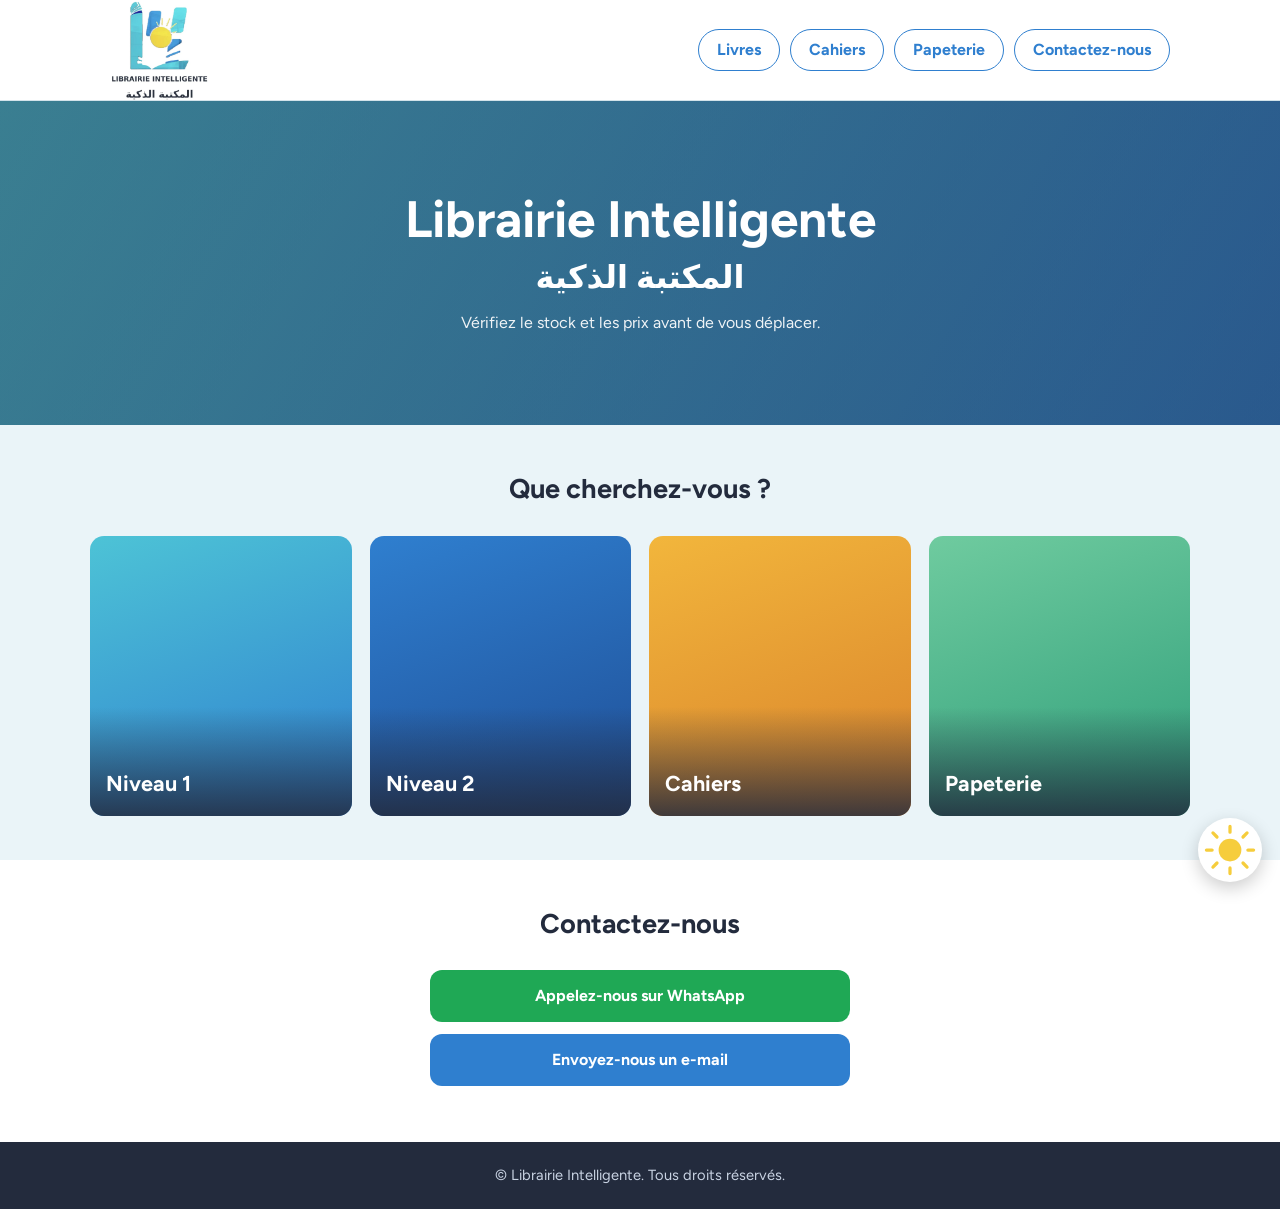
==== src/views/index.html @ 3fe8be8b "Major change" ====
<!DOCTYPE html>
<html lang="fr">
<head>
  <meta charset="UTF-8">
  <meta name="viewport" content="width=device-width, initial-scale=1">
  <title>Librairie Intelligente | Accueil</title>
  <link href="https://fonts.googleapis.com/css2?family=Figtree:wght@400;700;800&display=swap" rel="stylesheet">
  <link rel="shortcut icon" href="../images/logo.png" type="image/x-icon">
  <link rel="stylesheet" href="../css/style.css">
</head>
<body>

  <!-- ===== BARRE DE NAVIGATION (identique sur toutes les pages) ===== -->
  <header class="nav">
    <div class="wrap">
      <a href="index.html" aria-label="Accueil"><img src="../images/logo.png" alt="Librairie Intelligente"></a>
      <nav aria-label="Navigation principale">
        <ul>
          <li><a href="index.html#niveaux">Livres</a></li>
          <li><a href="cahiers.html">Cahiers</a></li>
          <li><a href="papertie.html">Papeterie</a></li>
          <li><a href="#contact">Contactez-nous</a></li>
        </ul>
      </nav>
    </div>
  </header>

  <!-- ===== HERO : image du site + nom de la librairie ===== -->
  <section class="hero">
    <h1>Librairie Intelligente</h1>
    <div class="ar" lang="ar" dir="rtl">المكتبة الذكية</div>
    <p>Vérifiez le stock et les prix avant de vous déplacer.</p>
  </section>

  <main>
    <!-- ===== CARTES : chaque carte mène à une autre page ===== -->
    <section class="section wrap" id="niveaux">
      <h2>Que cherchez-vous ?</h2>
      <div class="levels">
        <a class="level" href="niveau1.html"><img src="../images/niveau1.png" alt="" onerror="this.remove()"><span>Niveau 1</span></a>
        <!-- niveau2.html et cahiers.html : pages à créer plus tard sur le même modèle que niveau1.html -->
        <a class="level" href="niveau2.html"><img src="../images/niveau2.png" alt="" onerror="this.remove()"><span>Niveau 2</span></a>
        <a class="level" href="cahiers.html"><img src="../images/cahiers.png" alt="" onerror="this.remove()"><span>Cahiers</span></a>
        <a class="level" href="cahiers.html"><img src="../images/papeterie.png" alt="" onerror="this.remove()"><span>Papeterie</span></a>
      </div>
    </section>

    <!-- ===== CONTACT ===== -->
    <section class="section contact" id="contact">
      <div class="wrap">
        <h2>Contactez-nous</h2>
        <!-- TODO : remplacer le numéro (format international, sans + ni espaces) et l'e-mail -->
        <a class="btn wa" href="https://wa.me/212600000000" target="_blank" rel="noopener">Appelez-nous sur WhatsApp</a>
        <a class="btn mail" href="mailto:contact@librairie-intelligente.ma">Envoyez-nous un e-mail</a>
      </div>
    </section>
  </main>

  <!-- ===== PIED DE PAGE (identique sur toutes les pages) ===== -->
  <footer class="footer">&copy; Librairie Intelligente. Tous droits réservés.</footer>

  <!-- Le chatbot (icône soleil + fenêtre) est créé par main.js -->
  <script src="../js/main.js"></script>
</body>
</html>
---- src/css/style.css ----
/* =====================================================
   Librairie Intelligente - feuille de style commune
   Sommaire : 1 Variables | 2 Base | 3 Barre de navigation
   4 Hero | 5 Sections et cartes de niveaux | 6 Page niveau
   (filtres + livres) | 7 Contact | 8 Pied de page | 9 Chatbot
   ===================================================== */

/* ---------- 1. Variables (couleurs tirées du logo) ---------- */
:root{
  --turq:#4DC3D6;      /* turquoise du logo */
  --blue:#2F7FCF;      /* bleu du logo */
  --sun:#F6CD3C;       /* jaune du soleil */
  --ink:#232B3D;       /* texte (bleu nuit du logo) */
  --muted:#5B6578;
  --bg:#EAF4F8;        /* fond général de la page */
  --panel:#F8FCFD;     /* conteneur légèrement plus clair */
  --line:#D3E3EA;
  --green:#1E8E3E;     /* prix */
}

/* ---------- 2. Base ---------- */
*{box-sizing:border-box;margin:0}
body{font-family:'Figtree',system-ui,sans-serif;background:var(--bg);color:var(--ink);line-height:1.5}
a{color:inherit;text-decoration:none}
button,input,select{font:inherit;color:inherit}
:focus-visible{outline:3px solid var(--sun);outline-offset:2px}
.wrap{max-width:1100px;margin:0 auto;padding:0 20px}

/* ---------- 3. Barre de navigation (identique sur toutes les pages) ---------- */
.nav{background:#fff;position:sticky;top:0;z-index:10;box-shadow:0 1px 0 var(--line)}
.nav .wrap{display:flex;align-items:center;justify-content:space-between;flex-wrap:wrap;gap:8px;min-height:68px}
.nav img{height:100px;width:auto;display:block}
.nav ul{list-style:none;display:flex;gap:10px;padding:0}
.nav li a{display:block;padding:8px 18px;border:1.5px solid var(--blue);border-radius:99px;font-weight:700;color:var(--blue)}
.nav li a:hover,.nav li a.active{background:var(--blue);color:#fff}

/* ---------- 4. Hero (image du site + nom en haut) ---------- */
/* Pour changer l'image : remplacez images/hero.jpg */
.hero{
  background:linear-gradient(rgba(35,43,61,.45),rgba(35,43,61,.45)),
             url(../images/hero.jpg) center/cover,
             linear-gradient(120deg,var(--turq),var(--blue));
  color:#fff;text-align:center;padding:90px 20px}
.hero--small{padding:44px 20px}
.hero h1{font-size:clamp(1.9rem,6vw,3.2rem);line-height:1.15}
.hero .ar{font-size:clamp(1.3rem,4vw,2rem);font-weight:700;margin-top:4px}
.hero p{margin-top:10px;opacity:.92}

/* ---------- 5. Sections + cartes de niveaux (accueil) ---------- */
.section{padding:44px 0}
.section h2{text-align:center;font-size:1.7rem;margin-bottom:26px}
.levels{display:grid;grid-template-columns:repeat(auto-fit,minmax(210px,1fr));gap:18px}
.level{position:relative;height:280px;border-radius:14px;overflow:hidden;display:flex;align-items:flex-end;color:#fff;
  background:linear-gradient(160deg,var(--turq),var(--blue))}   /* visible si l'image manque */
.level:nth-child(2){background:linear-gradient(160deg,var(--blue),#1F4E96)}
.level:nth-child(3){background:linear-gradient(160deg,#F2B63C,#D9822B)}
.level:nth-child(4){background:linear-gradient(160deg,#6FCB9F,#2F9E7A)}
.level img{position:absolute;inset:0;width:100%;height:100%;object-fit:cover;transition:transform .3s}
.level:hover img{transform:scale(1.05)}
.level span{position:relative;width:100%;padding:60px 16px 16px;font-size:1.35rem;font-weight:700;
  background:linear-gradient(transparent,rgba(35,43,61,.85))}

/* ---------- 6. Page niveau : conteneur, filtres, livres ---------- */
.page-title{text-align:center;font-size:1.8rem;padding:34px 0 20px}
.panel{background:var(--panel);border:1px solid var(--line);border-radius:16px;padding:22px;margin-bottom:50px}
.tools{display:flex;flex-wrap:wrap;gap:12px;margin-bottom:22px}
.tools select,.tools input{padding:11px 14px;border:1.5px solid var(--line);border-radius:10px;background:#fff}
.search{flex:1;min-width:220px;display:flex;position:relative}
.search input{width:100%;padding-right:44px}
.search button{position:absolute;right:6px;top:50%;transform:translateY(-50%);background:none;border:0;padding:6px;cursor:pointer}
.books{display:grid;grid-template-columns:repeat(auto-fill,minmax(220px,1fr));gap:18px}
.book{background:#fff;border:1px solid var(--line);border-radius:12px;overflow:hidden}
.pic{position:relative;height:150px;background:linear-gradient(135deg,var(--c1,#4DC3D6),var(--c2,#2F7FCF))}
.pic img{position:absolute;inset:0;width:100%;height:100%;object-fit:cover}
.badge{position:absolute;top:8px;left:8px;background:#B42318;color:#fff;font-size:.8rem;font-weight:700;padding:2px 10px;border-radius:99px}
.info{display:grid;grid-template-columns:1fr auto;gap:4px 10px;padding:12px 14px}
.info h3{font-size:1rem;line-height:1.3}
.info .mat{font-size:.88rem;color:var(--muted);text-align:right}
.info .price{grid-column:2;text-align:right;font-size:1.35rem;font-weight:800;color:var(--green)}
/* couleur de l'image de secours selon la matière */
.book[data-m=math]{--c1:#4DC3D6;--c2:#2F7FCF}
.book[data-m=ar]{--c1:#6FCB9F;--c2:#2F9E7A}
.book[data-m=fr]{--c1:#8E7CE0;--c2:#5546B0}
.book[data-m=svt]{--c1:#9BD35A;--c2:#4C9A2A}
.book[data-m=ei]{--c1:#F2B63C;--c2:#D9822B}
.empty{grid-column:1/-1;text-align:center;color:var(--muted);padding:30px}

/* ---------- 7. Contact ---------- */
.contact{background:#fff;text-align:center}
.btn{display:block;max-width:420px;margin:12px auto;padding:14px;border-radius:12px;font-weight:700;color:#fff}
.btn.wa{background:#1FA855}
.btn.mail{background:var(--blue)}
.btn:hover{filter:brightness(.92)}

/* ---------- 8. Pied de page (même pied sur toutes les pages) ---------- */
.footer{background:var(--ink);color:#C9D3E3;text-align:center;padding:22px;font-size:.92rem}

/* ---------- 9. Chatbot (le HTML est créé par js/main.js) ---------- */
.sun-btn{position:fixed;right:18px;bottom:18px;z-index:30;width:64px;height:64px;border:0;border-radius:50%;background:#fff;box-shadow:0 6px 18px #0003;cursor:pointer;padding:6px}
.chat{position:fixed;right:18px;bottom:96px;z-index:30;width:min(340px,calc(100% - 36px));height:400px;background:#fff;border:1px solid var(--line);border-radius:14px;box-shadow:0 10px 30px #0003;display:none;flex-direction:column;overflow:hidden}
.chat.open{display:flex}
.chat-top{background:var(--blue);color:#fff;padding:12px 14px;font-weight:700}
.chat-log{flex:1;overflow:auto;padding:12px;display:flex;flex-direction:column;gap:8px;background:var(--panel)}
.msg{max-width:85%;padding:9px 12px;border-radius:12px;white-space:pre-wrap}
.msg.bot{background:#fff;border:1px solid var(--line);align-self:flex-start}
.msg.me{background:var(--blue);color:#fff;align-self:flex-end}
.chat form{display:flex;gap:8px;padding:10px;border-top:1px solid var(--line)}
.chat input{flex:1;padding:10px;border:1.5px solid var(--line);border-radius:10px}
.chat form button{background:var(--blue);color:#fff;border:0;border-radius:10px;padding:0 14px;cursor:pointer}

@media (prefers-reduced-motion:reduce){.level img{transition:none}}

/* ---------- 10. Couleurs de secours : catégories de papeterie ---------- */
.book[data-m=cahiers]{--c1:#6FCB9F;--c2:#2F9E7A}
.book[data-m=stylos]{--c1:#4DC3D6;--c2:#2F7FCF}
.book[data-m=crayons]{--c1:#F2B63C;--c2:#D9822B}
.book[data-m=fournitures]{--c1:#8E7CE0;--c2:#5546B0}

/* ---------- 11. Page administrateur (admin.html) ---------- */
.admin-box{background:var(--panel);border:1px solid var(--line);border-radius:16px;padding:22px;margin:28px 0}
.admin-box h2{font-size:1.4rem;margin-bottom:14px}
.admin-head{display:flex;justify-content:space-between;align-items:center;gap:10px;flex-wrap:wrap}
#loginForm{display:grid;gap:12px;max-width:360px}
#loginForm label{display:grid;gap:4px;font-weight:700}
.admin-box input,.admin-box select{padding:9px 10px;border:1.5px solid var(--line);border-radius:8px;background:#fff;width:100%;min-width:90px}
.table-wrap{overflow-x:auto}
table{width:100%;border-collapse:collapse;background:#fff;min-width:760px}
th,td{border:1px solid var(--line);padding:8px;text-align:left;vertical-align:middle}
th{background:#DCEEF4}
tr.editing{background:#FFF9E0}
tr.deleting{background:#FDECEA}
.abtn{border:1.5px solid var(--blue);background:#fff;color:var(--blue);border-radius:8px;padding:6px 12px;font-weight:700;cursor:pointer;margin:2px}
.abtn.ok{background:var(--green);border-color:var(--green);color:#fff}
.abtn.danger{border-color:#B42318;color:#B42318}
.abtn:hover{filter:brightness(.93)}
.add-row{display:grid;grid-template-columns:repeat(auto-fit,minmax(130px,1fr));gap:10px;margin-bottom:14px}
.err{color:#B42318;font-weight:700}
#status{min-height:1.5em;margin-bottom:8px;font-weight:700;color:var(--green)}
#status.bad{color:#B42318}
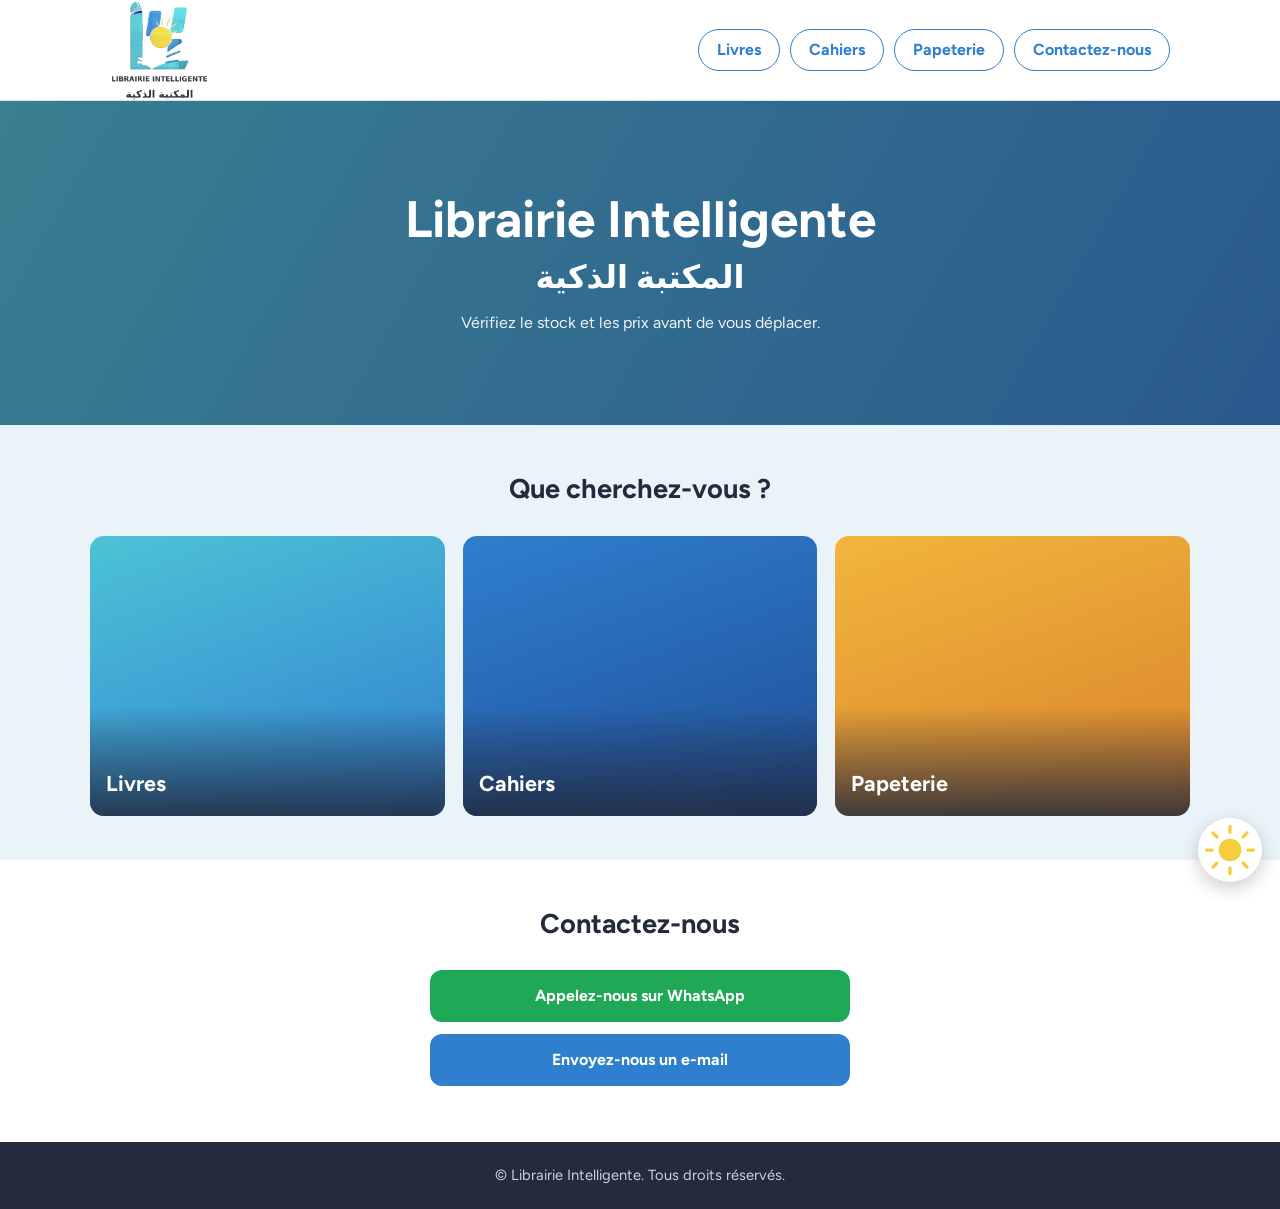
==== commit 5b0238ee: "Configured livres" ====
--- a/src/views/index.html
+++ b/src/views/index.html
@@ -37,9 +37,7 @@
     <section class="section wrap" id="niveaux">
       <h2>Que cherchez-vous ?</h2>
       <div class="levels">
-        <a class="level" href="niveau1.html"><img src="../images/niveau1.png" alt="" onerror="this.remove()"><span>Niveau 1</span></a>
-        <!-- niveau2.html et cahiers.html : pages à créer plus tard sur le même modèle que niveau1.html -->
-        <a class="level" href="niveau2.html"><img src="../images/niveau2.png" alt="" onerror="this.remove()"><span>Niveau 2</span></a>
+        <a class="level" href="niveau1.html"><img src="../images/niveau1.png" alt="" onerror="this.remove()"><span>Livres</span></a>
         <a class="level" href="cahiers.html"><img src="../images/cahiers.png" alt="" onerror="this.remove()"><span>Cahiers</span></a>
         <a class="level" href="cahiers.html"><img src="../images/papeterie.png" alt="" onerror="this.remove()"><span>Papeterie</span></a>
       </div>
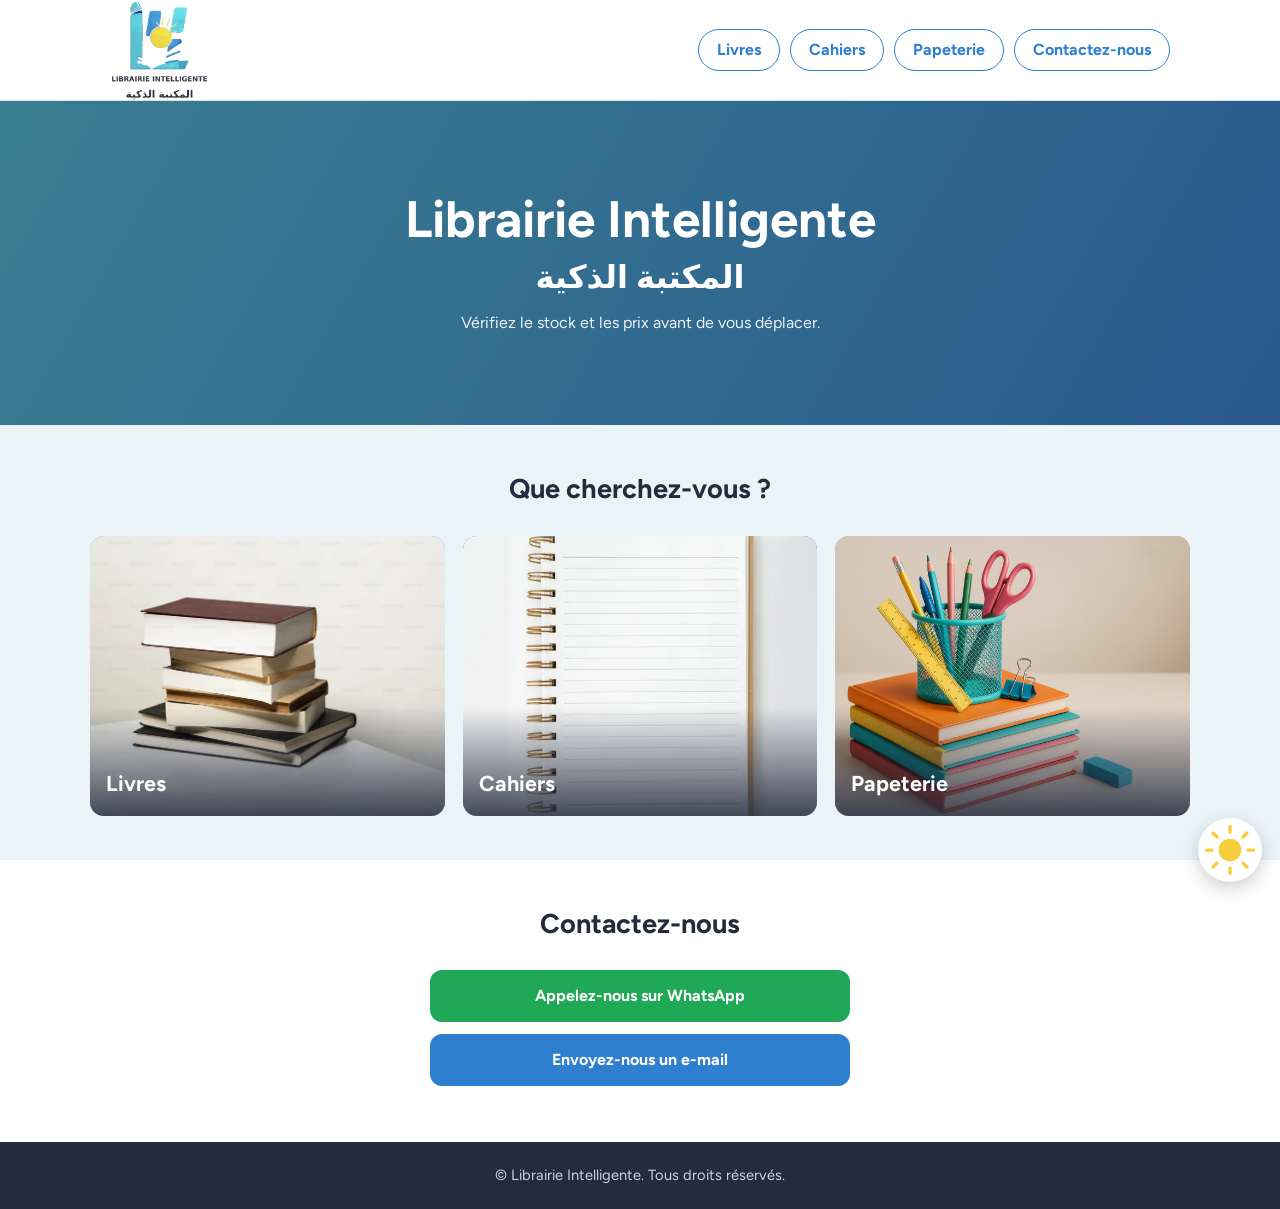
==== commit 1ddd4ca2: "Completed" ====
--- a/src/views/index.html
+++ b/src/views/index.html
@@ -37,9 +37,9 @@
     <section class="section wrap" id="niveaux">
       <h2>Que cherchez-vous ?</h2>
       <div class="levels">
-        <a class="level" href="niveau1.html"><img src="../images/niveau1.png" alt="" onerror="this.remove()"><span>Livres</span></a>
-        <a class="level" href="cahiers.html"><img src="../images/cahiers.png" alt="" onerror="this.remove()"><span>Cahiers</span></a>
-        <a class="level" href="cahiers.html"><img src="../images/papeterie.png" alt="" onerror="this.remove()"><span>Papeterie</span></a>
+        <a class="level" href="niveau1.html"><img src="../images/livres.webp" alt="" onerror="this.remove()"><span>Livres</span></a>
+        <a class="level" href="cahiers.html"><img src="../images/cahier.webp" alt="" onerror="this.remove()"><span>Cahiers</span></a>
+        <a class="level" href="cahiers.html"><img src="../images/papieterie.jpeg" alt="" onerror="this.remove()"><span>Papeterie</span></a>
       </div>
     </section>
 
